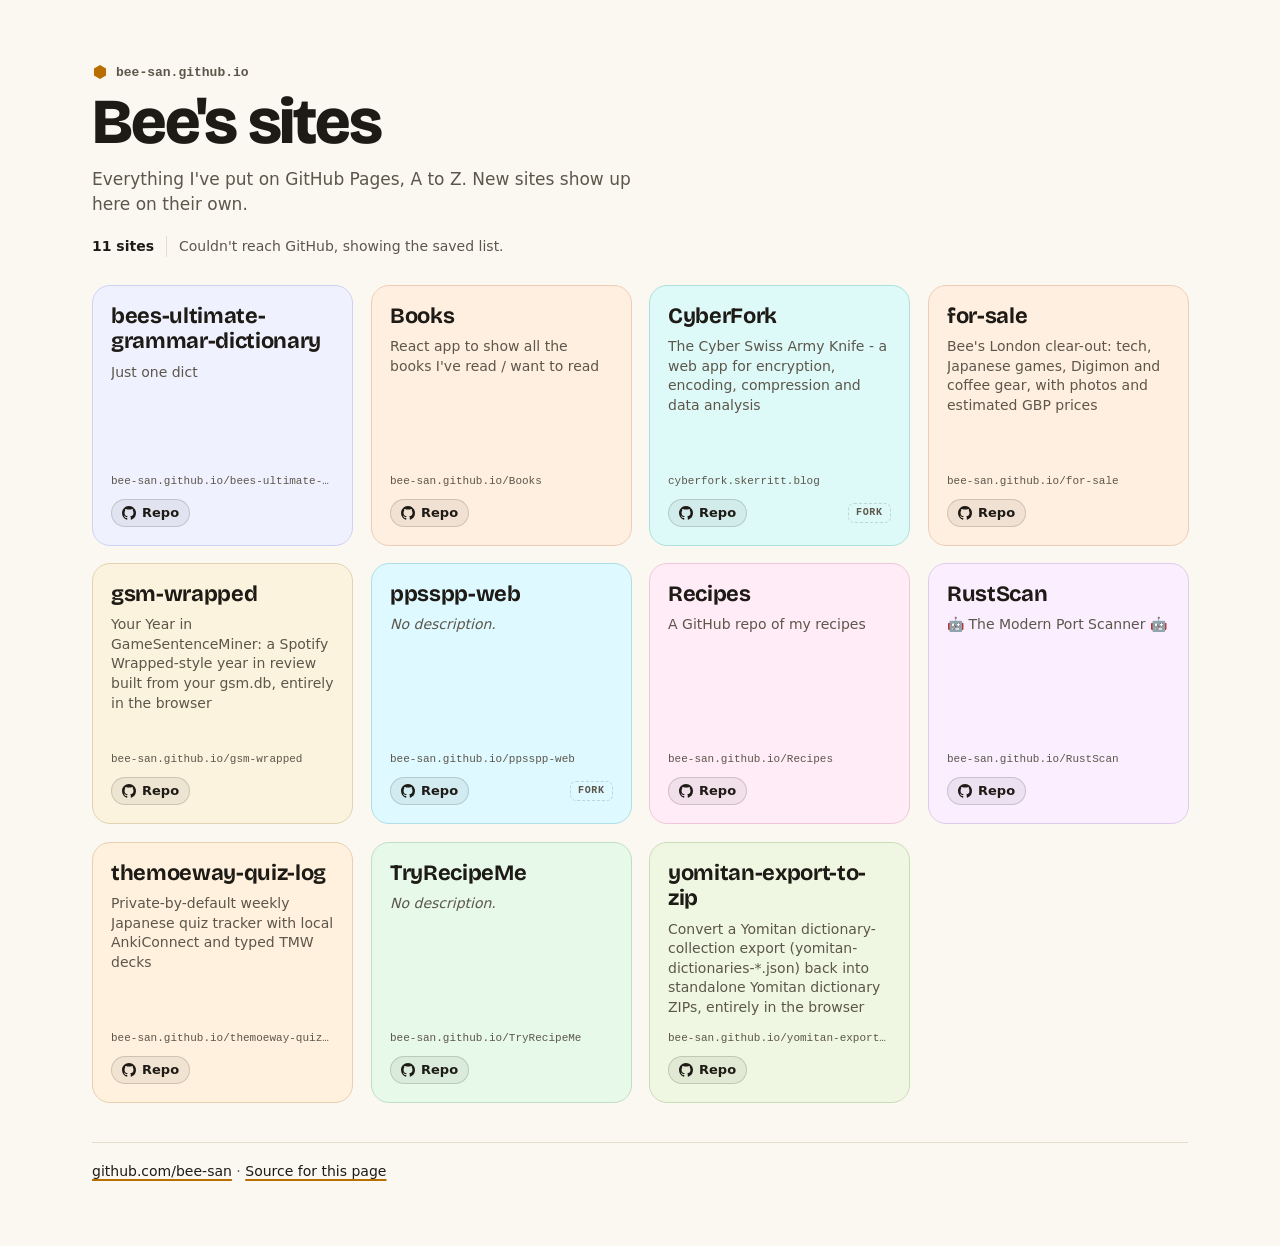
==== index.html @ 05da14de "feat: grid of my GitHub Pages sites" ====
<!doctype html>
<html lang="en">
<head>
  <meta charset="utf-8">
  <meta name="viewport" content="width=device-width, initial-scale=1">
  <title>Bee's sites</title>
  <meta name="description" content="Every GitHub Pages site bee-san has published, in one grid.">
  <meta name="color-scheme" content="light dark">
  <link rel="icon" href="data:image/svg+xml,%3Csvg xmlns='http://www.w3.org/2000/svg' viewBox='0 0 32 32'%3E%3Cpath d='M16 2 28.1 9v14L16 30 3.9 23V9z' fill='%23f2a900'/%3E%3C/svg%3E">
  <link rel="preconnect" href="https://fonts.googleapis.com">
  <link rel="preconnect" href="https://fonts.gstatic.com" crossorigin>
  <link rel="stylesheet" href="https://fonts.googleapis.com/css2?family=Bricolage+Grotesque:opsz,wght@12..96,500..800&display=swap">
  <style>
    *, *::before, *::after { box-sizing: border-box; }

    :root {
      color-scheme: light dark;
      --bg: #fbf8f1;
      --ink: #1e1b16;
      --muted: #5c564b;
      --line: #e5ddcf;
      --accent: #b86e00;
      --chip: rgb(30 27 22 / 0.06);
      --chip-hover: rgb(30 27 22 / 0.12);
      --chip-line: rgb(30 27 22 / 0.16);
      --tile-l: 96.5%; --tile-c: 0.03;
      --edge-l: 87%;   --edge-c: 0.05;
      --edge-hi-l: 70%; --edge-hi-c: 0.1;
      --shadow: 0 12px 24px -16px rgb(70 45 10 / 0.45);
      --radius: 18px;
      --display: "Bricolage Grotesque", ui-sans-serif, system-ui, sans-serif;
      --body: ui-sans-serif, system-ui, -apple-system, "Segoe UI", Roboto, sans-serif;
      --mono: ui-monospace, "SFMono-Regular", Menlo, Consolas, monospace;
    }

    @media (prefers-color-scheme: dark) {
      :root {
        --bg: #12110d;
        --ink: #f4f0e7;
        --muted: #b3ab9a;
        --line: #2d2a23;
        --accent: #f5b83d;
        --chip: rgb(255 255 255 / 0.07);
        --chip-hover: rgb(255 255 255 / 0.14);
        --chip-line: rgb(255 255 255 / 0.18);
        --tile-l: 24%;   --tile-c: 0.03;
        --edge-l: 33%;   --edge-c: 0.045;
        --edge-hi-l: 55%; --edge-hi-c: 0.09;
        --shadow: 0 14px 28px -16px rgb(0 0 0 / 0.8);
      }
    }

    html { -webkit-text-size-adjust: 100%; text-size-adjust: 100%; }

    body {
      margin: 0;
      background: var(--bg);
      color: var(--ink);
      font: 400 1rem/1.5 var(--body);
      -webkit-font-smoothing: antialiased;
    }

    .wrap { max-width: 1160px; margin: 0 auto; padding: 40px 16px 48px; }

    header { margin-bottom: 28px; }

    .eyebrow {
      display: flex; align-items: center; gap: 8px;
      margin: 0 0 12px;
      font: 600 0.8125rem/1 var(--mono);
      color: var(--muted);
    }
    .eyebrow svg { color: var(--accent); flex: none; }

    h1 {
      margin: 0;
      font-family: var(--display);
      font-weight: 800;
      font-size: clamp(2.5rem, 1.75rem + 3.5vw, 4rem);
      line-height: 0.95;
      letter-spacing: -0.035em;
    }

    .lede {
      margin: 14px 0 0;
      max-width: 36rem;
      font-size: 1.0625rem;
      color: var(--muted);
      text-wrap: pretty;
    }

    .meta {
      display: flex; flex-wrap: wrap; align-items: center; gap: 6px 12px;
      margin: 18px 0 0;
      font-size: 0.875rem;
      color: var(--muted);
    }
    #count { font-weight: 650; color: var(--ink); }
    #status { padding-left: 12px; border-left: 1px solid var(--line); }
    #status:empty { display: none; }

    .grid {
      list-style: none; margin: 0; padding: 0;
      display: grid;
      gap: 12px;
      grid-template-columns: repeat(auto-fill, minmax(136px, 1fr));
    }

    .tile {
      position: relative;
      aspect-ratio: 1;
      container-type: inline-size;
      border-radius: var(--radius);
      background: oklch(var(--tile-l) var(--tile-c) var(--h, 60));
      border: 1px solid oklch(var(--edge-l) var(--edge-c) var(--h, 60));
      transition: transform 0.18s ease, border-color 0.18s ease, box-shadow 0.18s ease;
    }
    .tile:hover, .tile:focus-within {
      border-color: oklch(var(--edge-hi-l) var(--edge-hi-c) var(--h, 60));
    }
    .tile:hover { transform: translateY(-3px); box-shadow: var(--shadow); }

    @supports not (color: oklch(0% 0 0)) {
      .tile { background: var(--chip); border-color: var(--line); }
      .tile:hover, .tile:focus-within { border-color: var(--muted); }
    }

    .tile-inner {
      height: 100%;
      display: flex; flex-direction: column; gap: 6px;
      padding: 13px;
    }

    .title {
      margin: 0;
      font: 700 1rem/1.15 var(--display);
      letter-spacing: -0.015em;
      overflow-wrap: anywhere;
    }

    /* Stretched link: the whole tile opens the site; .repo-link sits above it. */
    .site-link { color: inherit; text-decoration: none; }
    .site-link:focus-visible { outline: none; }
    .site-link::after {
      content: "";
      position: absolute; inset: 0;
      border-radius: var(--radius);
    }
    .site-link:focus-visible::after { outline: 3px solid var(--ink); outline-offset: 3px; }

    .desc {
      margin: 0;
      flex: 1 1 0; min-height: 0;
      overflow: hidden;
      display: -webkit-box;
      -webkit-box-orient: vertical;
      font-size: 0.8125rem;
      line-height: 1.4;
      color: var(--muted);
      overflow-wrap: anywhere;
    }
    .desc.is-empty { font-style: italic; }
    .desc.is-hidden { opacity: 0; }

    .url {
      display: none;
      margin: 0;
      font: 500 0.6875rem/1.3 var(--mono);
      color: var(--muted);
      white-space: nowrap; overflow: hidden; text-overflow: ellipsis;
    }

    .foot { margin-top: auto; display: flex; flex-direction: column; gap: 8px; }
    .actions { display: flex; align-items: center; justify-content: space-between; gap: 8px; }

    .repo-link {
      position: relative; z-index: 1;
      display: inline-flex; align-items: center; gap: 6px;
      min-height: 28px;
      padding: 4px 10px;
      border-radius: 999px;
      background: var(--chip);
      border: 1px solid var(--chip-line);
      color: var(--ink);
      font-size: 0.8125rem; font-weight: 600; line-height: 1;
      text-decoration: none;
    }
    .repo-link:hover { background: var(--chip-hover); }
    .repo-link:focus-visible { outline: 3px solid var(--ink); outline-offset: 2px; }
    .gh { flex: none; }

    .badge {
      padding: 4px 7px;
      border: 1px dashed var(--chip-line);
      border-radius: 6px;
      font: 600 0.625rem/1 var(--mono);
      letter-spacing: 0.06em;
      text-transform: uppercase;
      color: var(--muted);
    }

    @container (min-width: 190px) {
      .tile-inner { padding: 18px; gap: 8px; }
      .foot { gap: 10px; }
      .title { font-size: clamp(1.125rem, 8.5cqi, 1.4rem); }
      .desc { font-size: 0.875rem; }
      .url { display: block; }
    }

    .page-foot {
      margin-top: 40px; padding-top: 18px;
      border-top: 1px solid var(--line);
      font-size: 0.875rem;
      color: var(--muted);
    }
    .page-foot p { margin: 0; }
    .page-foot a {
      color: var(--ink);
      text-decoration-color: var(--accent);
      text-decoration-thickness: 2px;
      text-underline-offset: 3px;
    }
    .page-foot a:focus-visible { outline: 3px solid var(--ink); outline-offset: 2px; border-radius: 2px; }

    .vh {
      position: absolute !important;
      width: 1px; height: 1px;
      margin: -1px; padding: 0; border: 0;
      overflow: hidden; clip: rect(0 0 0 0); clip-path: inset(50%);
      white-space: nowrap;
    }

    @media (min-width: 640px) {
      .wrap { padding: 64px 32px; }
      .grid { gap: 18px; grid-template-columns: repeat(auto-fill, minmax(216px, 1fr)); }
    }

    @media (prefers-reduced-motion: reduce) {
      .tile { transition: none; }
      .tile:hover { transform: none; }
    }
  </style>
</head>
<body>
  <div class="wrap">
    <header>
      <p class="eyebrow">
        <svg viewBox="0 0 32 32" width="16" height="16" aria-hidden="true" focusable="false"><path fill="currentColor" d="M16 2 28.1 9v14L16 30 3.9 23V9z"/></svg>
        bee-san.github.io
      </p>
      <h1>Bee's sites</h1>
      <p class="lede">Everything I've put on GitHub Pages, A to Z. New sites show up here on their own.</p>
      <p class="meta"><span id="count">11 sites</span><span id="status" role="status" aria-live="polite"></span></p>
    </header>

    <main>
      <ul class="grid" id="sites" role="list">
      <li class="tile" data-repo="bees-ultimate-grammar-dictionary" style="--h:283">
        <div class="tile-inner">
          <h2 class="title"><a class="site-link" href="https://bee-san.github.io/bees-ultimate-grammar-dictionary/">bees-ultimate-grammar-dictionary</a></h2>
          <p class="desc">Just one dict</p>
          <div class="foot">
            <p class="url">bee-san.github.io/bees-ultimate-grammar-dictionary</p>
            <div class="actions">
              <a class="repo-link" href="https://github.com/bee-san/bees-ultimate-grammar-dictionary"><svg class="gh" viewBox="0 0 16 16" width="14" height="14" aria-hidden="true" focusable="false"><path fill="currentColor" d="M8 0C3.58 0 0 3.58 0 8c0 3.54 2.29 6.53 5.47 7.59.4.07.55-.17.55-.38 0-.19-.01-.82-.01-1.49-2.01.37-2.53-.49-2.69-.94-.09-.23-.48-.94-.82-1.13-.28-.15-.68-.52-.01-.53.63-.01 1.08.58 1.23.82.72 1.21 1.87.87 2.33.66.07-.52.28-.87.51-1.07-1.78-.2-3.64-.89-3.64-3.95 0-.87.31-1.59.82-2.15-.08-.2-.36-1.02.08-2.12 0 0 .67-.21 2.2.82.64-.18 1.32-.27 2-.27.68 0 1.36.09 2 .27 1.53-1.04 2.2-.82 2.2-.82.44 1.1.16 1.92.08 2.12.51.56.82 1.27.82 2.15 0 3.07-1.87 3.75-3.65 3.95.29.25.54.73.54 1.48 0 1.07-.01 1.93-.01 2.2 0 .21.15.46.55.38A8.013 8.013 0 0016 8c0-4.42-3.58-8-8-8z"/></svg>Repo<span class="vh"> for bees-ultimate-grammar-dictionary</span></a>
            </div>
          </div>
        </div>
      </li>
      <li class="tile" data-repo="Books" style="--h:57">
        <div class="tile-inner">
          <h2 class="title"><a class="site-link" href="https://bee-san.github.io/Books/">Books</a></h2>
          <p class="desc">React app to show all the books I&#x27;ve read / want to read</p>
          <div class="foot">
            <p class="url">bee-san.github.io/Books</p>
            <div class="actions">
              <a class="repo-link" href="https://github.com/bee-san/Books"><svg class="gh" viewBox="0 0 16 16" width="14" height="14" aria-hidden="true" focusable="false"><path fill="currentColor" d="M8 0C3.58 0 0 3.58 0 8c0 3.54 2.29 6.53 5.47 7.59.4.07.55-.17.55-.38 0-.19-.01-.82-.01-1.49-2.01.37-2.53-.49-2.69-.94-.09-.23-.48-.94-.82-1.13-.28-.15-.68-.52-.01-.53.63-.01 1.08.58 1.23.82.72 1.21 1.87.87 2.33.66.07-.52.28-.87.51-1.07-1.78-.2-3.64-.89-3.64-3.95 0-.87.31-1.59.82-2.15-.08-.2-.36-1.02.08-2.12 0 0 .67-.21 2.2.82.64-.18 1.32-.27 2-.27.68 0 1.36.09 2 .27 1.53-1.04 2.2-.82 2.2-.82.44 1.1.16 1.92.08 2.12.51.56.82 1.27.82 2.15 0 3.07-1.87 3.75-3.65 3.95.29.25.54.73.54 1.48 0 1.07-.01 1.93-.01 2.2 0 .21.15.46.55.38A8.013 8.013 0 0016 8c0-4.42-3.58-8-8-8z"/></svg>Repo<span class="vh"> for Books</span></a>
            </div>
          </div>
        </div>
      </li>
      <li class="tile" data-repo="CyberFork" style="--h:190">
        <div class="tile-inner">
          <h2 class="title"><a class="site-link" href="https://cyberfork.skerritt.blog/">CyberFork</a></h2>
          <p class="desc">The Cyber Swiss Army Knife - a web app for encryption, encoding, compression and data analysis</p>
          <div class="foot">
            <p class="url">cyberfork.skerritt.blog</p>
            <div class="actions">
              <a class="repo-link" href="https://github.com/bee-san/CyberFork"><svg class="gh" viewBox="0 0 16 16" width="14" height="14" aria-hidden="true" focusable="false"><path fill="currentColor" d="M8 0C3.58 0 0 3.58 0 8c0 3.54 2.29 6.53 5.47 7.59.4.07.55-.17.55-.38 0-.19-.01-.82-.01-1.49-2.01.37-2.53-.49-2.69-.94-.09-.23-.48-.94-.82-1.13-.28-.15-.68-.52-.01-.53.63-.01 1.08.58 1.23.82.72 1.21 1.87.87 2.33.66.07-.52.28-.87.51-1.07-1.78-.2-3.64-.89-3.64-3.95 0-.87.31-1.59.82-2.15-.08-.2-.36-1.02.08-2.12 0 0 .67-.21 2.2.82.64-.18 1.32-.27 2-.27.68 0 1.36.09 2 .27 1.53-1.04 2.2-.82 2.2-.82.44 1.1.16 1.92.08 2.12.51.56.82 1.27.82 2.15 0 3.07-1.87 3.75-3.65 3.95.29.25.54.73.54 1.48 0 1.07-.01 1.93-.01 2.2 0 .21.15.46.55.38A8.013 8.013 0 0016 8c0-4.42-3.58-8-8-8z"/></svg>Repo<span class="vh"> for CyberFork</span></a><span class="badge">fork</span>
            </div>
          </div>
        </div>
      </li>
      <li class="tile" data-repo="for-sale" style="--h:60">
        <div class="tile-inner">
          <h2 class="title"><a class="site-link" href="https://bee-san.github.io/for-sale/">for-sale</a></h2>
          <p class="desc">Bee&#x27;s London clear-out: tech, Japanese games, Digimon and coffee gear, with photos and estimated GBP prices</p>
          <div class="foot">
            <p class="url">bee-san.github.io/for-sale</p>
            <div class="actions">
              <a class="repo-link" href="https://github.com/bee-san/for-sale"><svg class="gh" viewBox="0 0 16 16" width="14" height="14" aria-hidden="true" focusable="false"><path fill="currentColor" d="M8 0C3.58 0 0 3.58 0 8c0 3.54 2.29 6.53 5.47 7.59.4.07.55-.17.55-.38 0-.19-.01-.82-.01-1.49-2.01.37-2.53-.49-2.69-.94-.09-.23-.48-.94-.82-1.13-.28-.15-.68-.52-.01-.53.63-.01 1.08.58 1.23.82.72 1.21 1.87.87 2.33.66.07-.52.28-.87.51-1.07-1.78-.2-3.64-.89-3.64-3.95 0-.87.31-1.59.82-2.15-.08-.2-.36-1.02.08-2.12 0 0 .67-.21 2.2.82.64-.18 1.32-.27 2-.27.68 0 1.36.09 2 .27 1.53-1.04 2.2-.82 2.2-.82.44 1.1.16 1.92.08 2.12.51.56.82 1.27.82 2.15 0 3.07-1.87 3.75-3.65 3.95.29.25.54.73.54 1.48 0 1.07-.01 1.93-.01 2.2 0 .21.15.46.55.38A8.013 8.013 0 0016 8c0-4.42-3.58-8-8-8z"/></svg>Repo<span class="vh"> for for-sale</span></a>
            </div>
          </div>
        </div>
      </li>
      <li class="tile" data-repo="gsm-wrapped" style="--h:90">
        <div class="tile-inner">
          <h2 class="title"><a class="site-link" href="https://bee-san.github.io/gsm-wrapped/">gsm-wrapped</a></h2>
          <p class="desc">Your Year in GameSentenceMiner: a Spotify Wrapped-style year in review built from your gsm.db, entirely in the browser</p>
          <div class="foot">
            <p class="url">bee-san.github.io/gsm-wrapped</p>
            <div class="actions">
              <a class="repo-link" href="https://github.com/bee-san/gsm-wrapped"><svg class="gh" viewBox="0 0 16 16" width="14" height="14" aria-hidden="true" focusable="false"><path fill="currentColor" d="M8 0C3.58 0 0 3.58 0 8c0 3.54 2.29 6.53 5.47 7.59.4.07.55-.17.55-.38 0-.19-.01-.82-.01-1.49-2.01.37-2.53-.49-2.69-.94-.09-.23-.48-.94-.82-1.13-.28-.15-.68-.52-.01-.53.63-.01 1.08.58 1.23.82.72 1.21 1.87.87 2.33.66.07-.52.28-.87.51-1.07-1.78-.2-3.64-.89-3.64-3.95 0-.87.31-1.59.82-2.15-.08-.2-.36-1.02.08-2.12 0 0 .67-.21 2.2.82.64-.18 1.32-.27 2-.27.68 0 1.36.09 2 .27 1.53-1.04 2.2-.82 2.2-.82.44 1.1.16 1.92.08 2.12.51.56.82 1.27.82 2.15 0 3.07-1.87 3.75-3.65 3.95.29.25.54.73.54 1.48 0 1.07-.01 1.93-.01 2.2 0 .21.15.46.55.38A8.013 8.013 0 0016 8c0-4.42-3.58-8-8-8z"/></svg>Repo<span class="vh"> for gsm-wrapped</span></a>
            </div>
          </div>
        </div>
      </li>
      <li class="tile" data-repo="ppsspp-web" style="--h:212">
        <div class="tile-inner">
          <h2 class="title"><a class="site-link" href="https://bee-san.github.io/ppsspp-web/">ppsspp-web</a></h2>
          <p class="desc is-empty">No description.</p>
          <div class="foot">
            <p class="url">bee-san.github.io/ppsspp-web</p>
            <div class="actions">
              <a class="repo-link" href="https://github.com/bee-san/ppsspp-web"><svg class="gh" viewBox="0 0 16 16" width="14" height="14" aria-hidden="true" focusable="false"><path fill="currentColor" d="M8 0C3.58 0 0 3.58 0 8c0 3.54 2.29 6.53 5.47 7.59.4.07.55-.17.55-.38 0-.19-.01-.82-.01-1.49-2.01.37-2.53-.49-2.69-.94-.09-.23-.48-.94-.82-1.13-.28-.15-.68-.52-.01-.53.63-.01 1.08.58 1.23.82.72 1.21 1.87.87 2.33.66.07-.52.28-.87.51-1.07-1.78-.2-3.64-.89-3.64-3.95 0-.87.31-1.59.82-2.15-.08-.2-.36-1.02.08-2.12 0 0 .67-.21 2.2.82.64-.18 1.32-.27 2-.27.68 0 1.36.09 2 .27 1.53-1.04 2.2-.82 2.2-.82.44 1.1.16 1.92.08 2.12.51.56.82 1.27.82 2.15 0 3.07-1.87 3.75-3.65 3.95.29.25.54.73.54 1.48 0 1.07-.01 1.93-.01 2.2 0 .21.15.46.55.38A8.013 8.013 0 0016 8c0-4.42-3.58-8-8-8z"/></svg>Repo<span class="vh"> for ppsspp-web</span></a><span class="badge">fork</span>
            </div>
          </div>
        </div>
      </li>
      <li class="tile" data-repo="Recipes" style="--h:348">
        <div class="tile-inner">
          <h2 class="title"><a class="site-link" href="https://bee-san.github.io/Recipes/">Recipes</a></h2>
          <p class="desc">A GitHub repo of my recipes</p>
          <div class="foot">
            <p class="url">bee-san.github.io/Recipes</p>
            <div class="actions">
              <a class="repo-link" href="https://github.com/bee-san/Recipes"><svg class="gh" viewBox="0 0 16 16" width="14" height="14" aria-hidden="true" focusable="false"><path fill="currentColor" d="M8 0C3.58 0 0 3.58 0 8c0 3.54 2.29 6.53 5.47 7.59.4.07.55-.17.55-.38 0-.19-.01-.82-.01-1.49-2.01.37-2.53-.49-2.69-.94-.09-.23-.48-.94-.82-1.13-.28-.15-.68-.52-.01-.53.63-.01 1.08.58 1.23.82.72 1.21 1.87.87 2.33.66.07-.52.28-.87.51-1.07-1.78-.2-3.64-.89-3.64-3.95 0-.87.31-1.59.82-2.15-.08-.2-.36-1.02.08-2.12 0 0 .67-.21 2.2.82.64-.18 1.32-.27 2-.27.68 0 1.36.09 2 .27 1.53-1.04 2.2-.82 2.2-.82.44 1.1.16 1.92.08 2.12.51.56.82 1.27.82 2.15 0 3.07-1.87 3.75-3.65 3.95.29.25.54.73.54 1.48 0 1.07-.01 1.93-.01 2.2 0 .21.15.46.55.38A8.013 8.013 0 0016 8c0-4.42-3.58-8-8-8z"/></svg>Repo<span class="vh"> for Recipes</span></a>
            </div>
          </div>
        </div>
      </li>
      <li class="tile" data-repo="RustScan" style="--h:310">
        <div class="tile-inner">
          <h2 class="title"><a class="site-link" href="https://bee-san.github.io/RustScan/">RustScan</a></h2>
          <p class="desc">🤖 The Modern Port Scanner 🤖</p>
          <div class="foot">
            <p class="url">bee-san.github.io/RustScan</p>
            <div class="actions">
              <a class="repo-link" href="https://github.com/bee-san/RustScan"><svg class="gh" viewBox="0 0 16 16" width="14" height="14" aria-hidden="true" focusable="false"><path fill="currentColor" d="M8 0C3.58 0 0 3.58 0 8c0 3.54 2.29 6.53 5.47 7.59.4.07.55-.17.55-.38 0-.19-.01-.82-.01-1.49-2.01.37-2.53-.49-2.69-.94-.09-.23-.48-.94-.82-1.13-.28-.15-.68-.52-.01-.53.63-.01 1.08.58 1.23.82.72 1.21 1.87.87 2.33.66.07-.52.28-.87.51-1.07-1.78-.2-3.64-.89-3.64-3.95 0-.87.31-1.59.82-2.15-.08-.2-.36-1.02.08-2.12 0 0 .67-.21 2.2.82.64-.18 1.32-.27 2-.27.68 0 1.36.09 2 .27 1.53-1.04 2.2-.82 2.2-.82.44 1.1.16 1.92.08 2.12.51.56.82 1.27.82 2.15 0 3.07-1.87 3.75-3.65 3.95.29.25.54.73.54 1.48 0 1.07-.01 1.93-.01 2.2 0 .21.15.46.55.38A8.013 8.013 0 0016 8c0-4.42-3.58-8-8-8z"/></svg>Repo<span class="vh"> for RustScan</span></a>
            </div>
          </div>
        </div>
      </li>
      <li class="tile" data-repo="themoeway-quiz-log" style="--h:75">
        <div class="tile-inner">
          <h2 class="title"><a class="site-link" href="https://bee-san.github.io/themoeway-quiz-log/">themoeway-quiz-log</a></h2>
          <p class="desc">Private-by-default weekly Japanese quiz tracker with local AnkiConnect and typed TMW decks</p>
          <div class="foot">
            <p class="url">bee-san.github.io/themoeway-quiz-log</p>
            <div class="actions">
              <a class="repo-link" href="https://github.com/bee-san/themoeway-quiz-log"><svg class="gh" viewBox="0 0 16 16" width="14" height="14" aria-hidden="true" focusable="false"><path fill="currentColor" d="M8 0C3.58 0 0 3.58 0 8c0 3.54 2.29 6.53 5.47 7.59.4.07.55-.17.55-.38 0-.19-.01-.82-.01-1.49-2.01.37-2.53-.49-2.69-.94-.09-.23-.48-.94-.82-1.13-.28-.15-.68-.52-.01-.53.63-.01 1.08.58 1.23.82.72 1.21 1.87.87 2.33.66.07-.52.28-.87.51-1.07-1.78-.2-3.64-.89-3.64-3.95 0-.87.31-1.59.82-2.15-.08-.2-.36-1.02.08-2.12 0 0 .67-.21 2.2.82.64-.18 1.32-.27 2-.27.68 0 1.36.09 2 .27 1.53-1.04 2.2-.82 2.2-.82.44 1.1.16 1.92.08 2.12.51.56.82 1.27.82 2.15 0 3.07-1.87 3.75-3.65 3.95.29.25.54.73.54 1.48 0 1.07-.01 1.93-.01 2.2 0 .21.15.46.55.38A8.013 8.013 0 0016 8c0-4.42-3.58-8-8-8z"/></svg>Repo<span class="vh"> for themoeway-quiz-log</span></a>
            </div>
          </div>
        </div>
      </li>
      <li class="tile" data-repo="TryRecipeMe" style="--h:146">
        <div class="tile-inner">
          <h2 class="title"><a class="site-link" href="https://bee-san.github.io/TryRecipeMe/">TryRecipeMe</a></h2>
          <p class="desc is-empty">No description.</p>
          <div class="foot">
            <p class="url">bee-san.github.io/TryRecipeMe</p>
            <div class="actions">
              <a class="repo-link" href="https://github.com/bee-san/TryRecipeMe"><svg class="gh" viewBox="0 0 16 16" width="14" height="14" aria-hidden="true" focusable="false"><path fill="currentColor" d="M8 0C3.58 0 0 3.58 0 8c0 3.54 2.29 6.53 5.47 7.59.4.07.55-.17.55-.38 0-.19-.01-.82-.01-1.49-2.01.37-2.53-.49-2.69-.94-.09-.23-.48-.94-.82-1.13-.28-.15-.68-.52-.01-.53.63-.01 1.08.58 1.23.82.72 1.21 1.87.87 2.33.66.07-.52.28-.87.51-1.07-1.78-.2-3.64-.89-3.64-3.95 0-.87.31-1.59.82-2.15-.08-.2-.36-1.02.08-2.12 0 0 .67-.21 2.2.82.64-.18 1.32-.27 2-.27.68 0 1.36.09 2 .27 1.53-1.04 2.2-.82 2.2-.82.44 1.1.16 1.92.08 2.12.51.56.82 1.27.82 2.15 0 3.07-1.87 3.75-3.65 3.95.29.25.54.73.54 1.48 0 1.07-.01 1.93-.01 2.2 0 .21.15.46.55.38A8.013 8.013 0 0016 8c0-4.42-3.58-8-8-8z"/></svg>Repo<span class="vh"> for TryRecipeMe</span></a>
            </div>
          </div>
        </div>
      </li>
      <li class="tile" data-repo="yomitan-export-to-zip" style="--h:125">
        <div class="tile-inner">
          <h2 class="title"><a class="site-link" href="https://bee-san.github.io/yomitan-export-to-zip/">yomitan-export-to-zip</a></h2>
          <p class="desc">Convert a Yomitan dictionary-collection export (yomitan-dictionaries-*.json) back into standalone Yomitan dictionary ZIPs, entirely in the browser</p>
          <div class="foot">
            <p class="url">bee-san.github.io/yomitan-export-to-zip</p>
            <div class="actions">
              <a class="repo-link" href="https://github.com/bee-san/yomitan-export-to-zip"><svg class="gh" viewBox="0 0 16 16" width="14" height="14" aria-hidden="true" focusable="false"><path fill="currentColor" d="M8 0C3.58 0 0 3.58 0 8c0 3.54 2.29 6.53 5.47 7.59.4.07.55-.17.55-.38 0-.19-.01-.82-.01-1.49-2.01.37-2.53-.49-2.69-.94-.09-.23-.48-.94-.82-1.13-.28-.15-.68-.52-.01-.53.63-.01 1.08.58 1.23.82.72 1.21 1.87.87 2.33.66.07-.52.28-.87.51-1.07-1.78-.2-3.64-.89-3.64-3.95 0-.87.31-1.59.82-2.15-.08-.2-.36-1.02.08-2.12 0 0 .67-.21 2.2.82.64-.18 1.32-.27 2-.27.68 0 1.36.09 2 .27 1.53-1.04 2.2-.82 2.2-.82.44 1.1.16 1.92.08 2.12.51.56.82 1.27.82 2.15 0 3.07-1.87 3.75-3.65 3.95.29.25.54.73.54 1.48 0 1.07-.01 1.93-.01 2.2 0 .21.15.46.55.38A8.013 8.013 0 0016 8c0-4.42-3.58-8-8-8z"/></svg>Repo<span class="vh"> for yomitan-export-to-zip</span></a>
            </div>
          </div>
        </div>
      </li>
      </ul>
    </main>

    <footer class="page-foot">
      <p><a href="https://github.com/bee-san">github.com/bee-san</a> &middot; <a href="https://github.com/bee-san/bee-san.github.io">Source for this page</a></p>
    </footer>
  </div>

  <template id="tile-template">
    <li class="tile">
      <div class="tile-inner">
        <h2 class="title"><a class="site-link"></a></h2>
        <p class="desc"></p>
        <div class="foot">
          <p class="url"></p>
          <div class="actions">
            <a class="repo-link"><svg class="gh" viewBox="0 0 16 16" width="14" height="14" aria-hidden="true" focusable="false"><path fill="currentColor" d="M8 0C3.58 0 0 3.58 0 8c0 3.54 2.29 6.53 5.47 7.59.4.07.55-.17.55-.38 0-.19-.01-.82-.01-1.49-2.01.37-2.53-.49-2.69-.94-.09-.23-.48-.94-.82-1.13-.28-.15-.68-.52-.01-.53.63-.01 1.08.58 1.23.82.72 1.21 1.87.87 2.33.66.07-.52.28-.87.51-1.07-1.78-.2-3.64-.89-3.64-3.95 0-.87.31-1.59.82-2.15-.08-.2-.36-1.02.08-2.12 0 0 .67-.21 2.2.82.64-.18 1.32-.27 2-.27.68 0 1.36.09 2 .27 1.53-1.04 2.2-.82 2.2-.82.44 1.1.16 1.92.08 2.12.51.56.82 1.27.82 2.15 0 3.07-1.87 3.75-3.65 3.95.29.25.54.73.54 1.48 0 1.07-.01 1.93-.01 2.2 0 .21.15.46.55.38A8.013 8.013 0 0016 8c0-4.42-3.58-8-8-8z"/></svg>Repo<span class="vh"></span></a>
          </div>
        </div>
      </div>
    </li>
  </template>

  <script>
    (() => {
      "use strict";

      const USER = "bee-san";
      const API_URL = "https://api.github.com/users/bee-san/repos?per_page=100";
      const API_ORIGIN = "https://api.github.com/";

      const grid = document.getElementById("sites");
      const countEl = document.getElementById("count");
      const statusEl = document.getElementById("status");
      const template = document.getElementById("tile-template");

      const key = (name) => name.toLowerCase();
      const shown = new Set(Array.from(grid.children, (li) => key(li.dataset.repo)));
      shown.add(key(USER + ".github.io"));

      // FNV-1a over the lowercased name, so each site keeps the same tint on every visit.
      function hueFor(name) {
        const s = key(name);
        let h = 0x811c9dc5;
        for (let i = 0; i < s.length; i++) {
          h ^= s.charCodeAt(i);
          h = Math.imul(h, 0x01000193);
        }
        return (h >>> 0) % 360;
      }

      function makeTile(repo) {
        const name = repo.name;
        const siteUrl = "https://" + USER + ".github.io/" + encodeURIComponent(name) + "/";
        const li = template.content.firstElementChild.cloneNode(true);
        li.dataset.repo = name;
        li.style.setProperty("--h", String(hueFor(name)));

        const site = li.querySelector(".site-link");
        site.href = siteUrl;
        site.textContent = name;

        const desc = li.querySelector(".desc");
        const text = typeof repo.description === "string" ? repo.description.trim() : "";
        desc.textContent = text || "No description.";
        if (!text) desc.classList.add("is-empty");

        li.querySelector(".url").textContent = siteUrl.replace(/^https?:\/\//, "").replace(/\/$/, "");

        const repoLink = li.querySelector(".repo-link");
        repoLink.href = "https://github.com/" + USER + "/" + encodeURIComponent(name);
        repoLink.querySelector(".vh").textContent = " for " + name;

        if (repo.fork) {
          const badge = document.createElement("span");
          badge.className = "badge";
          badge.textContent = "fork";
          li.querySelector(".actions").append(badge);
        }
        return li;
      }

      // Insert without moving existing tiles, so keyboard focus is never lost.
      function insertSorted(li) {
        const k = key(li.dataset.repo);
        for (const other of grid.children) {
          if (key(other.dataset.repo) > k) {
            grid.insertBefore(li, other);
            return;
          }
        }
        grid.append(li);
      }

      function setCount() {
        const n = grid.children.length;
        countEl.textContent = n + (n === 1 ? " site" : " sites");
      }

      // Cap each description at the whole lines that fit its tile, ending in an ellipsis.
      function fitDescriptions() {
        const descs = Array.from(grid.querySelectorAll(".desc"));
        for (const p of descs) p.style.maxHeight = "";
        const fits = descs.map((p) => {
          const style = getComputedStyle(p);
          const lineHeight = parseFloat(style.lineHeight) || parseFloat(style.fontSize) * 1.4;
          return { lineHeight, lines: Math.floor((p.clientHeight + 1) / lineHeight) };
        });
        descs.forEach((p, i) => {
          const { lineHeight, lines } = fits[i];
          p.style.setProperty("-webkit-line-clamp", String(Math.max(lines, 1)));
          p.style.maxHeight = Math.max(lines, 1) * lineHeight + "px";
          p.classList.toggle("is-hidden", lines < 1);
        });
      }

      let fitQueued = false;
      function queueFit() {
        if (fitQueued) return;
        fitQueued = true;
        requestAnimationFrame(() => {
          fitQueued = false;
          fitDescriptions();
        });
      }

      function nextLink(header) {
        if (!header) return null;
        for (const part of header.split(",")) {
          const m = /<([^>]+)>\s*;\s*rel="?next"?/.exec(part);
          if (m && m[1].startsWith(API_ORIGIN)) return m[1];
        }
        return null;
      }

      async function fetchAllRepos() {
        const repos = [];
        let url = API_URL;
        for (let page = 0; url && page < 30; page++) {
          const signal = typeof AbortSignal.timeout === "function" ? AbortSignal.timeout(10000) : undefined;
          const res = await fetch(url, { signal });
          if (!res.ok) {
            const limited = res.status === 429 ||
              (res.status === 403 && res.headers.get("x-ratelimit-remaining") === "0");
            throw new Error(limited ? "rate-limited" : "HTTP " + res.status);
          }
          const batch = await res.json();
          if (!Array.isArray(batch)) throw new Error("unexpected response");
          repos.push(...batch);
          url = nextLink(res.headers.get("link"));
        }
        return repos;
      }

      async function addNewSites() {
        statusEl.textContent = "Checking GitHub for new sites…";
        try {
          const repos = await fetchAllRepos();
          const fresh = repos.filter((r) =>
            r && typeof r.name === "string" && r.has_pages && !r.archived && !shown.has(key(r.name)));
          for (const repo of fresh) {
            shown.add(key(repo.name));
            insertSorted(makeTile(repo));
          }
          setCount();
          if (fresh.length) queueFit();
          statusEl.textContent = fresh.length
            ? "Found " + fresh.length + " more on GitHub."
            : "Up to date with GitHub.";
        } catch (err) {
          console.warn("Could not refresh the site list from GitHub:", err);
          statusEl.textContent = err && err.message === "rate-limited"
            ? "GitHub rate limit hit, showing the saved list."
            : "Couldn't reach GitHub, showing the saved list.";
        }
      }

      fitDescriptions();
      if (document.fonts && document.fonts.ready) document.fonts.ready.then(queueFit);
      if ("ResizeObserver" in window) new ResizeObserver(queueFit).observe(grid);
      else window.addEventListener("resize", queueFit);

      addNewSites();
    })();
  </script>
</body>
</html>
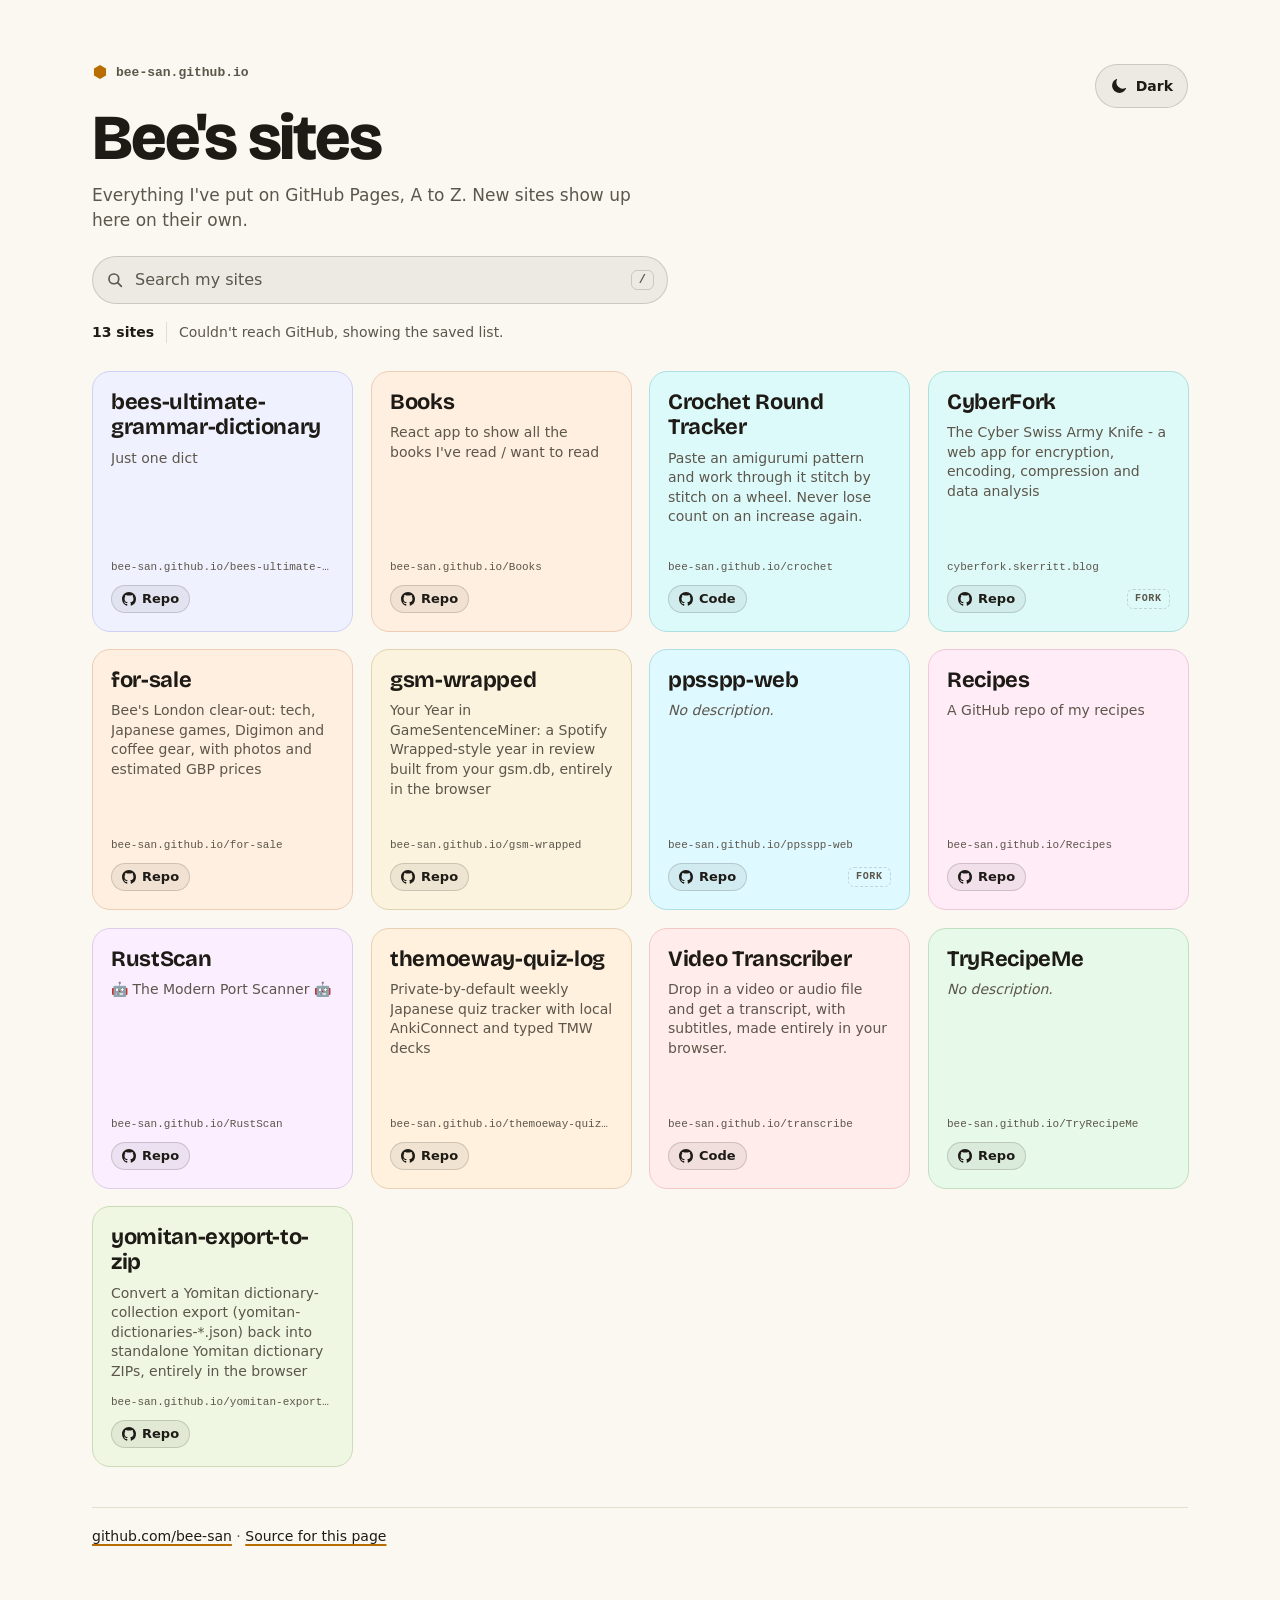
==== commit e69d0a0b: "Crochet tracker UI, video transcriber, site search and theme toggle - crochet/: stitch wheel, tracke" ====
--- a/index.html
+++ b/index.html
@@ -10,6 +10,12 @@
   <link rel="preconnect" href="https://fonts.googleapis.com">
   <link rel="preconnect" href="https://fonts.gstatic.com" crossorigin>
   <link rel="stylesheet" href="https://fonts.googleapis.com/css2?family=Bricolage+Grotesque:opsz,wght@12..96,500..800&display=swap">
+  <script>
+    try {
+      const t = localStorage.getItem("bee-theme");
+      if (t === "light" || t === "dark") document.documentElement.dataset.theme = t;
+    } catch (e) {}
+  </script>
   <style>
     *, *::before, *::after { box-sizing: border-box; }
 
@@ -34,7 +40,7 @@
     }
 
     @media (prefers-color-scheme: dark) {
-      :root {
+      :root:not([data-theme="light"]) {
         --bg: #12110d;
         --ink: #f4f0e7;
         --muted: #b3ab9a;
@@ -49,6 +55,22 @@
         --shadow: 0 14px 28px -16px rgb(0 0 0 / 0.8);
       }
     }
+    :root[data-theme="light"] { color-scheme: light; }
+    :root[data-theme="dark"] {
+      color-scheme: dark;
+      --bg: #12110d;
+      --ink: #f4f0e7;
+      --muted: #b3ab9a;
+      --line: #2d2a23;
+      --accent: #f5b83d;
+      --chip: rgb(255 255 255 / 0.07);
+      --chip-hover: rgb(255 255 255 / 0.14);
+      --chip-line: rgb(255 255 255 / 0.18);
+      --tile-l: 24%;   --tile-c: 0.03;
+      --edge-l: 33%;   --edge-c: 0.045;
+      --edge-hi-l: 55%; --edge-hi-c: 0.09;
+      --shadow: 0 14px 28px -16px rgb(0 0 0 / 0.8);
+    }
 
     html { -webkit-text-size-adjust: 100%; text-size-adjust: 100%; }
 
@@ -98,6 +120,68 @@
     #count { font-weight: 650; color: var(--ink); }
     #status { padding-left: 12px; border-left: 1px solid var(--line); }
     #status:empty { display: none; }
+
+    .top { display: flex; align-items: flex-start; justify-content: space-between; gap: 12px; }
+
+    .theme-btn {
+      flex: none;
+      display: inline-flex; align-items: center; justify-content: center; gap: 8px;
+      min-height: 44px; min-width: 44px;
+      padding: 0 14px;
+      border-radius: 999px;
+      background: var(--chip);
+      border: 1px solid var(--chip-line);
+      color: var(--ink);
+      font: 600 0.875rem/1 var(--body);
+      cursor: pointer;
+    }
+    .theme-btn:hover { background: var(--chip-hover); }
+    .theme-btn:focus-visible { outline: 3px solid var(--ink); outline-offset: 2px; }
+    .theme-btn svg { flex: none; }
+    .theme-btn .when-dark { display: none; }
+    :root[data-theme="dark"] .theme-btn .when-dark { display: inline; }
+    :root[data-theme="dark"] .theme-btn .when-light { display: none; }
+    @media (prefers-color-scheme: dark) {
+      :root:not([data-theme="light"]) .theme-btn .when-dark { display: inline; }
+      :root:not([data-theme="light"]) .theme-btn .when-light { display: none; }
+    }
+
+    .search {
+      position: relative;
+      margin: 22px 0 0;
+      max-width: 36rem;
+    }
+    .search svg {
+      position: absolute; left: 14px; top: 50%; transform: translateY(-50%);
+      color: var(--muted); pointer-events: none;
+    }
+    .search input {
+      width: 100%;
+      min-height: 48px;
+      padding: 10px 44px 10px 42px;
+      border-radius: 999px;
+      border: 1px solid var(--chip-line);
+      background: var(--chip);
+      color: var(--ink);
+      font: 500 1rem/1.2 var(--body);
+      -webkit-appearance: none; appearance: none;
+    }
+    .search input::placeholder { color: var(--muted); }
+    .search input::-webkit-search-cancel-button { display: none; }
+    .search input:focus-visible { outline: 3px solid var(--accent); outline-offset: 2px; }
+    .search kbd {
+      position: absolute; right: 14px; top: 50%; transform: translateY(-50%);
+      padding: 3px 7px;
+      border: 1px solid var(--chip-line); border-radius: 6px;
+      font: 600 0.75rem/1 var(--mono); color: var(--muted);
+      pointer-events: none;
+    }
+    .search input:focus ~ kbd, .search input:not(:placeholder-shown) ~ kbd { display: none; }
+    @media (hover: none) { .search kbd { display: none; } }
+
+    .no-results { margin: 8px 0 0; color: var(--muted); }
+    .no-results[hidden] { display: none; }
+    .tile[hidden] { display: none; }
 
     .grid {
       list-style: none; margin: 0; padding: 0;
@@ -244,13 +328,26 @@
 <body>
   <div class="wrap">
     <header>
-      <p class="eyebrow">
-        <svg viewBox="0 0 32 32" width="16" height="16" aria-hidden="true" focusable="false"><path fill="currentColor" d="M16 2 28.1 9v14L16 30 3.9 23V9z"/></svg>
-        bee-san.github.io
-      </p>
+      <div class="top">
+        <p class="eyebrow">
+          <svg viewBox="0 0 32 32" width="16" height="16" aria-hidden="true" focusable="false"><path fill="currentColor" d="M16 2 28.1 9v14L16 30 3.9 23V9z"/></svg>
+          bee-san.github.io
+        </p>
+        <button type="button" class="theme-btn" id="theme-btn" aria-label="Switch to dark theme">
+          <svg class="when-light" viewBox="0 0 24 24" width="18" height="18" aria-hidden="true" focusable="false"><path fill="currentColor" d="M20.7 14.6A8.5 8.5 0 0 1 9.4 3.3a.6.6 0 0 0-.8-.7A9.7 9.7 0 1 0 21.4 15.4a.6.6 0 0 0-.7-.8z"/></svg>
+          <svg class="when-dark" viewBox="0 0 24 24" width="18" height="18" aria-hidden="true" focusable="false"><g fill="none" stroke="currentColor" stroke-width="2" stroke-linecap="round"><circle cx="12" cy="12" r="4.2"/><path d="M12 2v2.2M12 19.8V22M2 12h2.2M19.8 12H22M4.9 4.9l1.6 1.6M17.5 17.5l1.6 1.6M4.9 19.1l1.6-1.6M17.5 6.5l1.6-1.6"/></g></svg>
+          <span class="when-light">Dark</span><span class="when-dark">Light</span>
+        </button>
+      </div>
       <h1>Bee's sites</h1>
       <p class="lede">Everything I've put on GitHub Pages, A to Z. New sites show up here on their own.</p>
-      <p class="meta"><span id="count">11 sites</span><span id="status" role="status" aria-live="polite"></span></p>
+      <form class="search" role="search" onsubmit="return false">
+        <label for="q" class="vh">Search my sites</label>
+        <svg viewBox="0 0 24 24" width="18" height="18" aria-hidden="true" focusable="false"><g fill="none" stroke="currentColor" stroke-width="2.2" stroke-linecap="round"><circle cx="10.5" cy="10.5" r="6.5"/><path d="m15.5 15.5 5 5"/></g></svg>
+        <input type="search" id="q" placeholder="Search my sites" autocomplete="off" spellcheck="false" enterkeyhint="search">
+        <kbd aria-hidden="true">/</kbd>
+      </form>
+      <p class="meta"><span id="count">13 sites</span><span id="status" role="status" aria-live="polite"></span></p>
     </header>
 
     <main>
@@ -279,6 +376,18 @@
           </div>
         </div>
       </li>
+      <li class="tile" data-repo="crochet" style="--h:200">
+        <div class="tile-inner">
+          <h2 class="title"><a class="site-link" href="https://bee-san.github.io/crochet/">Crochet Round Tracker</a></h2>
+          <p class="desc">Paste an amigurumi pattern and work through it stitch by stitch on a wheel. Never lose count on an increase again.</p>
+          <div class="foot">
+            <p class="url">bee-san.github.io/crochet</p>
+            <div class="actions">
+              <a class="repo-link" href="https://github.com/bee-san/bee-san.github.io/tree/main/crochet"><svg class="gh" viewBox="0 0 16 16" width="14" height="14" aria-hidden="true" focusable="false"><path fill="currentColor" d="M8 0C3.58 0 0 3.58 0 8c0 3.54 2.29 6.53 5.47 7.59.4.07.55-.17.55-.38 0-.19-.01-.82-.01-1.49-2.01.37-2.53-.49-2.69-.94-.09-.23-.48-.94-.82-1.13-.28-.15-.68-.52-.01-.53.63-.01 1.08.58 1.23.82.72 1.21 1.87.87 2.33.66.07-.52.28-.87.51-1.07-1.78-.2-3.64-.89-3.64-3.95 0-.87.31-1.59.82-2.15-.08-.2-.36-1.02.08-2.12 0 0 .67-.21 2.2.82.64-.18 1.32-.27 2-.27.68 0 1.36.09 2 .27 1.53-1.04 2.2-.82 2.2-.82.44 1.1.16 1.92.08 2.12.51.56.82 1.27.82 2.15 0 3.07-1.87 3.75-3.65 3.95.29.25.54.73.54 1.48 0 1.07-.01 1.93-.01 2.2 0 .21.15.46.55.38A8.013 8.013 0 0016 8c0-4.42-3.58-8-8-8z"/></svg>Code<span class="vh"> for Crochet Round Tracker</span></a>
+            </div>
+          </div>
+        </div>
+      </li>
       <li class="tile" data-repo="CyberFork" style="--h:190">
         <div class="tile-inner">
           <h2 class="title"><a class="site-link" href="https://cyberfork.skerritt.blog/">CyberFork</a></h2>
@@ -363,6 +472,18 @@
           </div>
         </div>
       </li>
+      <li class="tile" data-repo="transcribe" style="--h:20">
+        <div class="tile-inner">
+          <h2 class="title"><a class="site-link" href="https://bee-san.github.io/transcribe/">Video Transcriber</a></h2>
+          <p class="desc">Drop in a video or audio file and get a transcript, with subtitles, made entirely in your browser.</p>
+          <div class="foot">
+            <p class="url">bee-san.github.io/transcribe</p>
+            <div class="actions">
+              <a class="repo-link" href="https://github.com/bee-san/bee-san.github.io/tree/main/transcribe"><svg class="gh" viewBox="0 0 16 16" width="14" height="14" aria-hidden="true" focusable="false"><path fill="currentColor" d="M8 0C3.58 0 0 3.58 0 8c0 3.54 2.29 6.53 5.47 7.59.4.07.55-.17.55-.38 0-.19-.01-.82-.01-1.49-2.01.37-2.53-.49-2.69-.94-.09-.23-.48-.94-.82-1.13-.28-.15-.68-.52-.01-.53.63-.01 1.08.58 1.23.82.72 1.21 1.87.87 2.33.66.07-.52.28-.87.51-1.07-1.78-.2-3.64-.89-3.64-3.95 0-.87.31-1.59.82-2.15-.08-.2-.36-1.02.08-2.12 0 0 .67-.21 2.2.82.64-.18 1.32-.27 2-.27.68 0 1.36.09 2 .27 1.53-1.04 2.2-.82 2.2-.82.44 1.1.16 1.92.08 2.12.51.56.82 1.27.82 2.15 0 3.07-1.87 3.75-3.65 3.95.29.25.54.73.54 1.48 0 1.07-.01 1.93-.01 2.2 0 .21.15.46.55.38A8.013 8.013 0 0016 8c0-4.42-3.58-8-8-8z"/></svg>Code<span class="vh"> for Video Transcriber</span></a>
+            </div>
+          </div>
+        </div>
+      </li>
       <li class="tile" data-repo="TryRecipeMe" style="--h:146">
         <div class="tile-inner">
           <h2 class="title"><a class="site-link" href="https://bee-san.github.io/TryRecipeMe/">TryRecipeMe</a></h2>
@@ -388,6 +509,7 @@
         </div>
       </li>
       </ul>
+      <p class="no-results" id="no-results" hidden>No sites match that search.</p>
     </main>
 
     <footer class="page-foot">
@@ -551,7 +673,7 @@
             shown.add(key(repo.name));
             insertSorted(makeTile(repo));
           }
-          setCount();
+          if (q.value.trim()) applySearch(); else setCount();
           if (fresh.length) queueFit();
           statusEl.textContent = fresh.length
             ? "Found " + fresh.length + " more on GitHub."
@@ -564,6 +686,63 @@
         }
       }
 
+      // Light / dark toggle, shared with the sub-pages through the "bee-theme" key.
+      const root = document.documentElement;
+      const themeBtn = document.getElementById("theme-btn");
+      const darkQuery = window.matchMedia("(prefers-color-scheme: dark)");
+      const isDark = () => root.dataset.theme ? root.dataset.theme === "dark" : darkQuery.matches;
+      function labelTheme() {
+        themeBtn.setAttribute("aria-label", isDark() ? "Switch to light theme" : "Switch to dark theme");
+      }
+      themeBtn.addEventListener("click", () => {
+        const next = isDark() ? "light" : "dark";
+        root.dataset.theme = next;
+        try { localStorage.setItem("bee-theme", next); } catch (e) {}
+        labelTheme();
+      });
+      darkQuery.addEventListener?.("change", labelTheme);
+      labelTheme();
+
+      // Search: filter tiles by name, description and address as you type.
+      const q = document.getElementById("q");
+      const noResults = document.getElementById("no-results");
+      const fold = (t) => t.toLowerCase().normalize("NFKD").replace(/[\u0300-\u036f]/g, "").replace(/[-_.]+/g, " ");
+      function applySearch() {
+        const words = fold(q.value).split(/\s+/).filter(Boolean);
+        let visible = 0;
+        for (const li of grid.children) {
+          const hay = fold([li.dataset.repo, li.querySelector(".title")?.textContent,
+            li.querySelector(".desc")?.textContent, li.querySelector(".url")?.textContent].join(" "));
+          const match = words.every((w) => hay.includes(w));
+          li.hidden = !match;
+          if (match) visible++;
+        }
+        noResults.hidden = visible > 0;
+        if (words.length) {
+          const n = grid.children.length;
+          countEl.textContent = visible + " of " + n + (n === 1 ? " site" : " sites");
+        } else {
+          setCount();
+        }
+        queueFit();
+      }
+      q.addEventListener("input", applySearch);
+      q.addEventListener("keydown", (e) => {
+        if (e.key === "Escape") { q.value = ""; applySearch(); }
+        if (e.key === "Enter") {
+          const first = Array.from(grid.children).find((li) => !li.hidden);
+          if (first) first.querySelector(".site-link").click();
+        }
+      });
+      document.addEventListener("keydown", (e) => {
+        if (e.key !== "/" || e.ctrlKey || e.metaKey || e.altKey) return;
+        const t = e.target;
+        if (t instanceof HTMLElement && (t.isContentEditable || /^(INPUT|TEXTAREA|SELECT)$/.test(t.tagName))) return;
+        e.preventDefault();
+        q.focus();
+      });
+      if (q.value) applySearch();
+
       fitDescriptions();
       if (document.fonts && document.fonts.ready) document.fonts.ready.then(queueFit);
       if ("ResizeObserver" in window) new ResizeObserver(queueFit).observe(grid);
